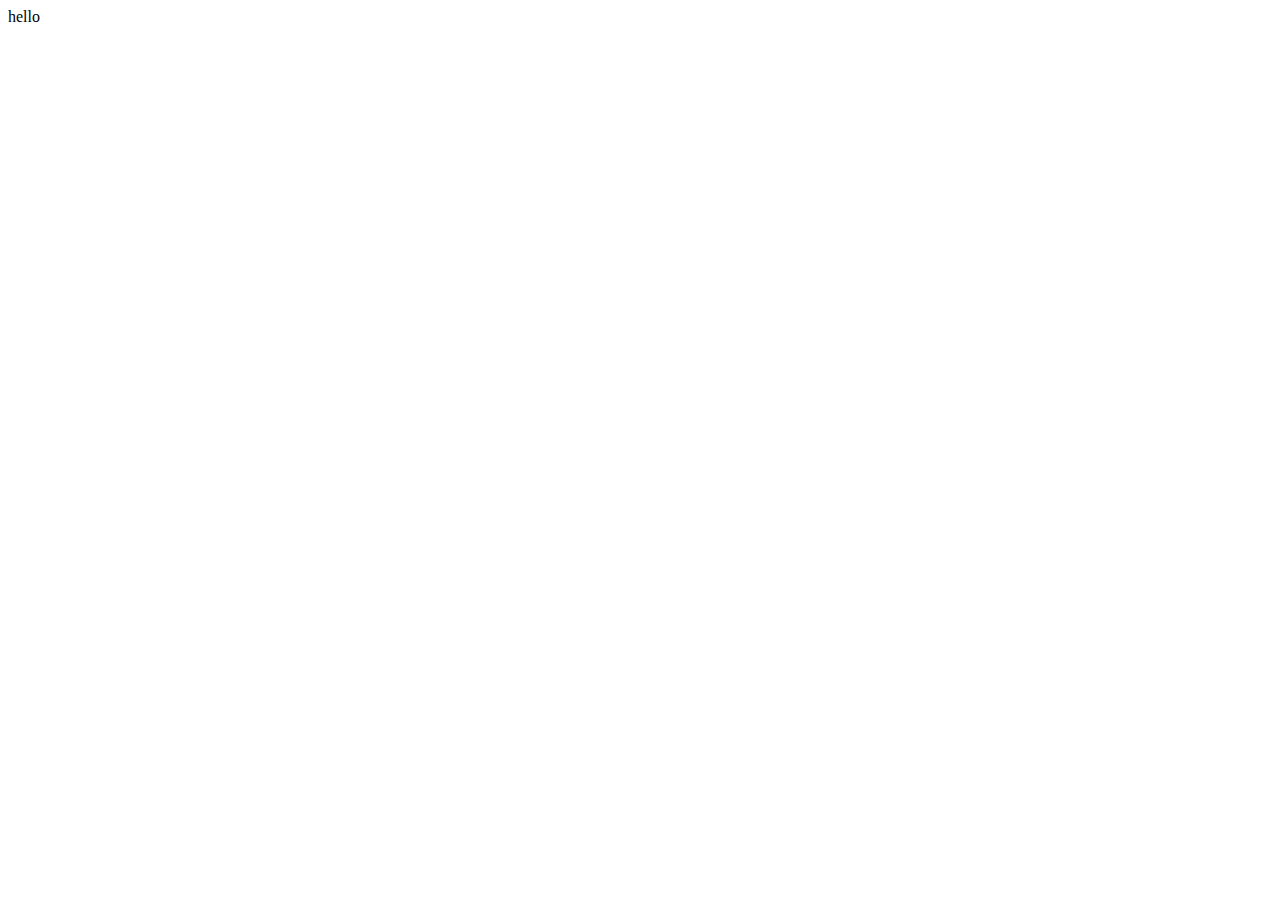
==== un_project/index.html @ de38d753 "project description" ====
<!DOCTYPE html>
<html lang="en">
<head>
    <meta charset="UTF-8">
    <meta name="viewport" content="width=device-width, initial-scale=1.0">
    <meta http-equiv="X-UA-Compatible" content="ie=edge">
    <title>UN SD Africa</title>
    <link rel="stylesheet" href="style.css" type="text/css" />
    <script src="https://d3js.org/d3.v5.min.js"></script>
</head>
<body onresize='window.location.reload(true)'>
    hello
<script type="text/javascript" src="sketch.js"></script>
</body>
</html>
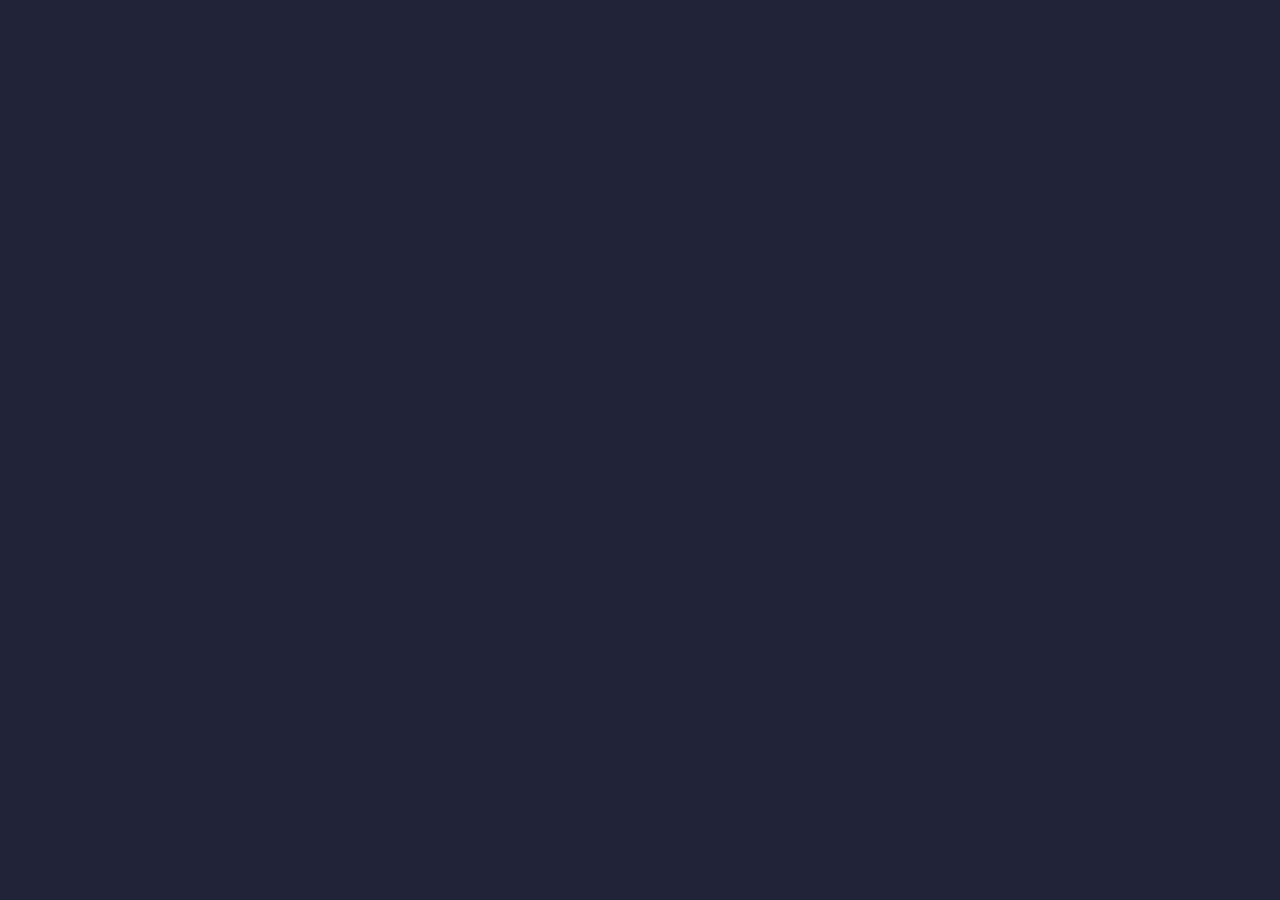
==== commit 3fb907b5: "select tool" ====
--- a/un_project/index.html
+++ b/un_project/index.html
@@ -9,7 +9,10 @@
     <script src="https://d3js.org/d3.v5.min.js"></script>
 </head>
 <body onresize='window.location.reload(true)'>
-    hello
+    
+    <div id ='y2010'></div>
+    <div id ='y2015'></div>
+    
 <script type="text/javascript" src="sketch.js"></script>
 </body>
 </html>--- a/un_project/style.css
+++ b/un_project/style.css
@@ -0,0 +1,25 @@
+
+body {
+  margin: 0;
+  padding: 0;
+  background-color: #212338;
+}
+
+  select {
+    width: 95%;
+    height: 115px;
+    border-radius: 5px;
+    border: 1px solid #F3E8E2;
+    display: flex;
+    position: fixed;
+    background-color:#212338;
+    margin-top: 20px;
+    margin-left: 20px;
+    color: #F3E8E2;
+    font-size: 80px;
+}
+
+select:focus {
+    outline:none;
+}
+
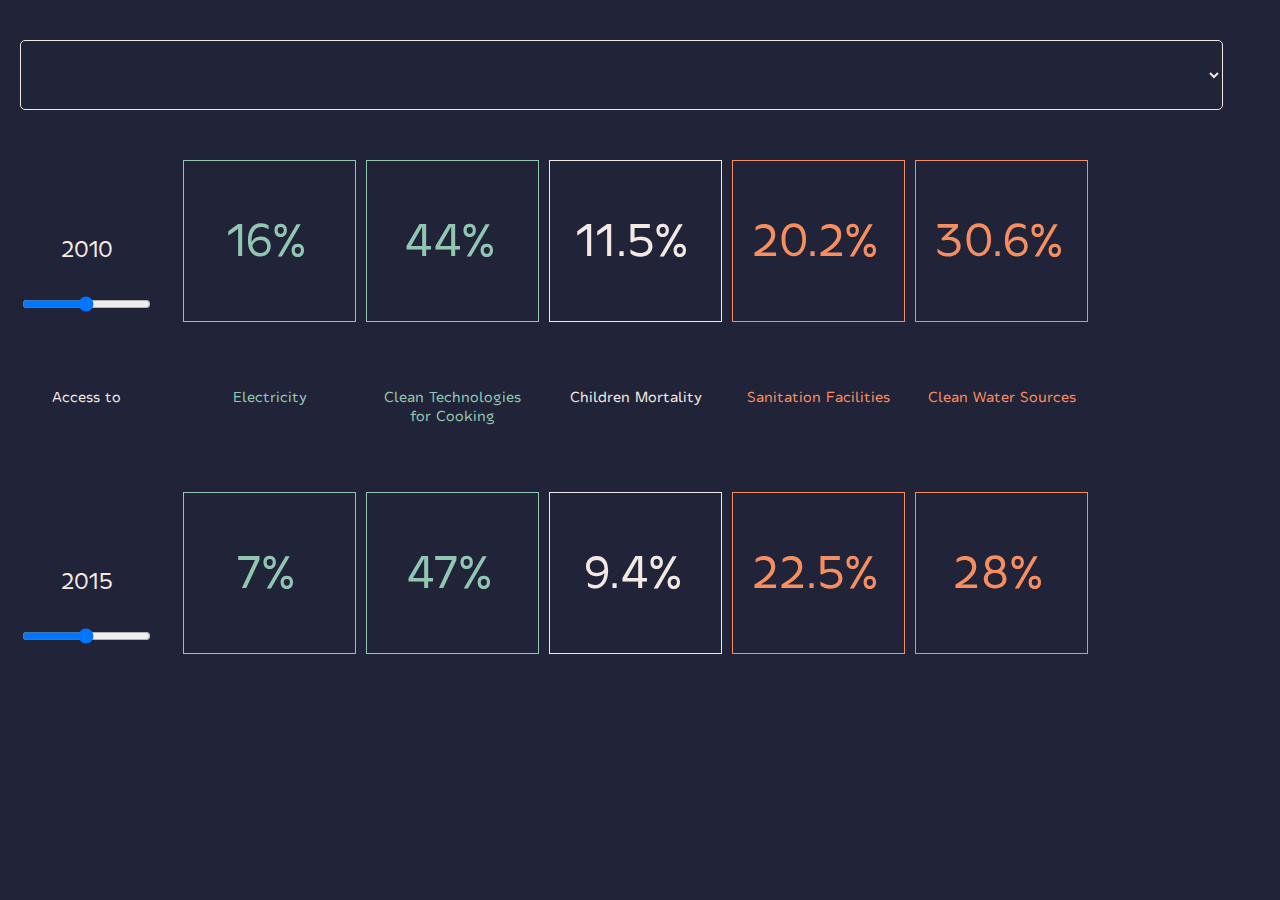
==== commit 395a3054: "improved layout" ====
--- a/un_project/index.html
+++ b/un_project/index.html
@@ -7,12 +7,78 @@
     <title>UN SD Africa</title>
     <link rel="stylesheet" href="style.css" type="text/css" />
     <script src="https://d3js.org/d3.v5.min.js"></script>
+    <script src="libraries/jquery.min.js"></script>
+    <script src="libraries/bootstrap.min.js"></script>
+    <script src="libraries/jquery-ui.min.js"></script>
 </head>
 <body onresize='window.location.reload(true)'>
-    
-    <div id ='y2010'></div>
-    <div id ='y2015'></div>
-    
+    <select name="select"></select>
+    <div id="wrapper1">
+        <div id="y2010">
+            <p>2010</p>
+            <div class="slidecontainer">
+              <input type="range" min="1" max="100" value="50">
+            </div>    
+        </div>
+        <div class="yearCell energy">
+            <p>16%</p>
+        </div>
+        <div class="yearCell energy">
+            <p>44%</p>
+        </div>
+        <div class="yearCell children">
+            <p>11.5%</p>
+        </div>
+        <div class="yearCell sanitary">
+            <p>20.2%</p>
+        </div>
+        <div class="yearCell sanitary">
+            <p>30.6%</p>
+        </div>
+    </div> 
+    <div id="wrapper2">
+        <div>
+            <p id="access">Access to</p>
+        </div>
+        <div class="label energyp">
+            <p>Electricity</p>
+        </div>
+        <div class="label energyp">
+            <p>Clean Technologies<br>for Cooking</p>
+        </div>
+        <div class="label childrenp">
+            <p>Children Mortality</p>
+        </div>
+        <div class="label sanitaryp">
+            <p>Sanitation Facilities</p>
+        </div>
+        <div class="label sanitaryp">
+            <p>Clean Water Sources</p>
+        </div>
+    </div>    
+    <div id="wrapper3">
+        <div id="y2015">
+            <p>2015</p>
+             <div class="slidecontainer">
+                <input type="range" min="1" max="100" value="50">
+            </div> 
+        </div>
+        <div class="yearCell energy">
+            <p>7%</p>
+        </div>
+        <div class="yearCell energy">
+            <p>47%</p>
+        </div>
+        <div class="yearCell children">
+            <p>9.4%</p>
+        </div>
+        <div class="yearCell sanitary">
+            <p>22.5%</p>
+        </div>
+        <div class="yearCell sanitary">
+            <p>28%</p>
+        </div>
+    </div>    
 <script type="text/javascript" src="sketch.js"></script>
 </body>
 </html>--- a/un_project/style.css
+++ b/un_project/style.css
@@ -1,25 +1,98 @@
+
+
+@font-face {
+font-family: "Garcia";
+src: url("./Fonts/Garcia-master/GARCIA-Regular.otf") format("opentype");
+font-weight: normal;
+font-style: normal;
+}
+
 
 body {
   margin: 0;
   padding: 0;
   background-color: #212338;
+  font-family: "Garcia";
 }
 
-  select {
-    width: 95%;
-    height: 115px;
-    border-radius: 5px;
-    border: 1px solid #F3E8E2;
-    display: flex;
-    position: fixed;
-    background-color:#212338;
-    margin-top: 20px;
-    margin-left: 20px;
-    color: #F3E8E2;
-    font-size: 80px;
+
+select {
+  width: 94%;
+  height: 70px;
+  border-radius: 5px;
+  border: 1px solid #F3E8E2;
+  background-color:#212338;
+  margin-top: 40px;
+  margin-left: 20px;
+  color: #F3E8E2;
+  font-size: 50px;
+  text-align: center;
+  text-align-last: center;
+  text-indent: 50px;
 }
 
-select:focus {
-    outline:none;
+select.inpSelect {
+  display: none; 
 }
 
+
+select:focus {
+  outline:none;
+}
+
+
+#y2010, #y2015 {
+  font-size: 25px;
+  margin-top: 50px;
+  color:#F3E8E2;
+}
+
+
+#wrapper1, #wrapper2, #wrapper3 {
+  margin-top: 50px;
+	width: 95%;
+	display: grid;
+  grid-gap: 10px;
+	grid-template-columns: repeat(6, 173px);
+	font-size: 50px;
+	text-align: center;
+
+}
+
+#wrapper2 {
+  color: #F3E8E2;
+  font-size: 16px;
+}
+
+
+.energy {
+  border: 1px solid #91C7B1;
+  color: #91C7B1;
+}
+
+.sanitary {
+  border: 1px solid #F68E5F;
+  color: #F68E5F;
+}
+
+.children {
+  border: 1px solid #F3E8E2;
+    color: #F3E8E2;
+}
+
+.energyp {
+  color: #91C7B1;
+}
+
+.sanitaryp {
+  color: #F68E5F;
+}
+
+.childrenp {
+  color: #F3E8E2;
+}
+
+
+ 
+
+
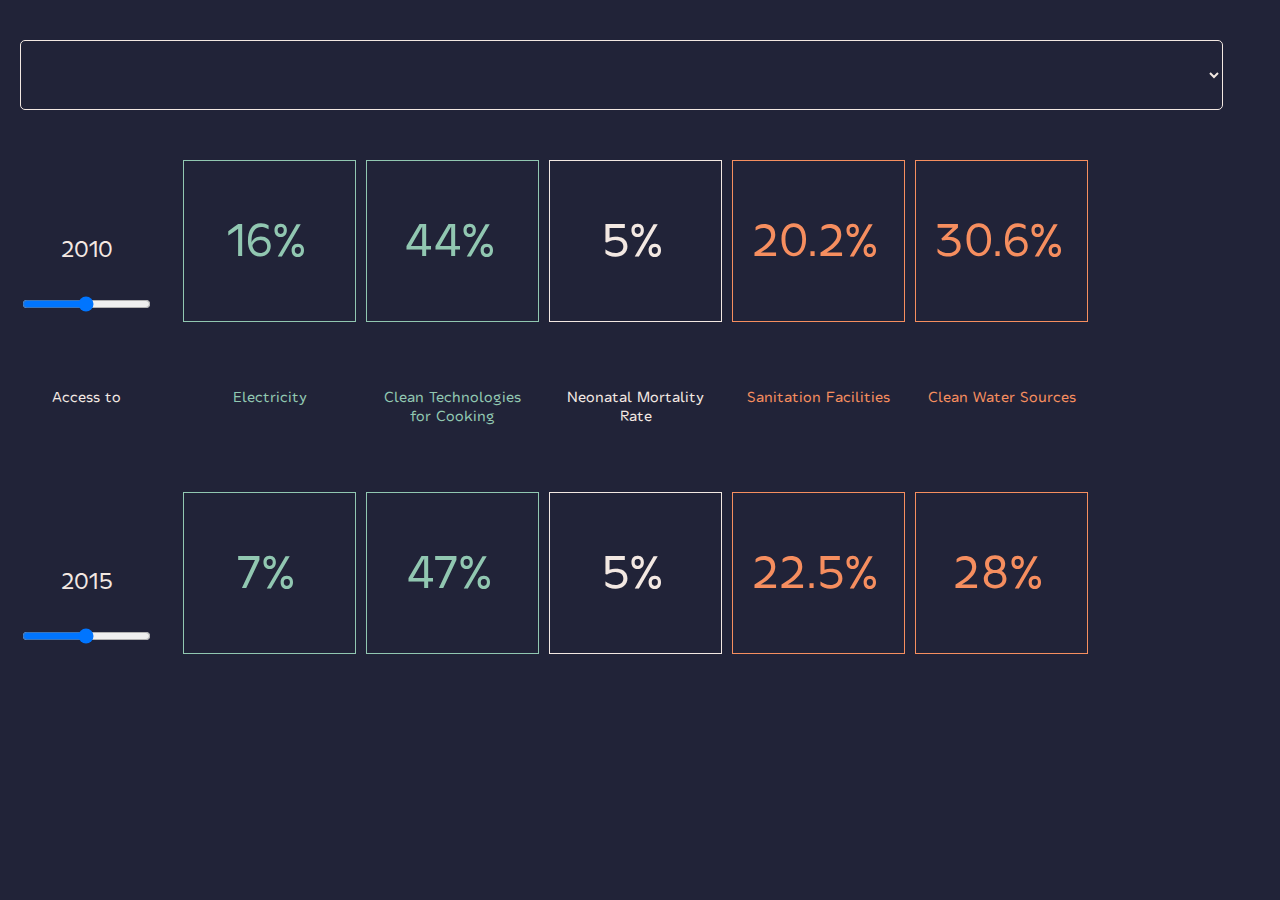
==== commit 5abece99: "improved layout" ====
--- a/un_project/index.html
+++ b/un_project/index.html
@@ -27,7 +27,7 @@
             <p>44%</p>
         </div>
         <div class="yearCell children">
-            <p>11.5%</p>
+            <p>5%</p>
         </div>
         <div class="yearCell sanitary">
             <p>20.2%</p>
@@ -47,7 +47,7 @@
             <p>Clean Technologies<br>for Cooking</p>
         </div>
         <div class="label childrenp">
-            <p>Children Mortality</p>
+            <p>Neonatal Mortality Rate</p>
         </div>
         <div class="label sanitaryp">
             <p>Sanitation Facilities</p>
@@ -70,7 +70,7 @@
             <p>47%</p>
         </div>
         <div class="yearCell children">
-            <p>9.4%</p>
+            <p>5%</p>
         </div>
         <div class="yearCell sanitary">
             <p>22.5%</p>
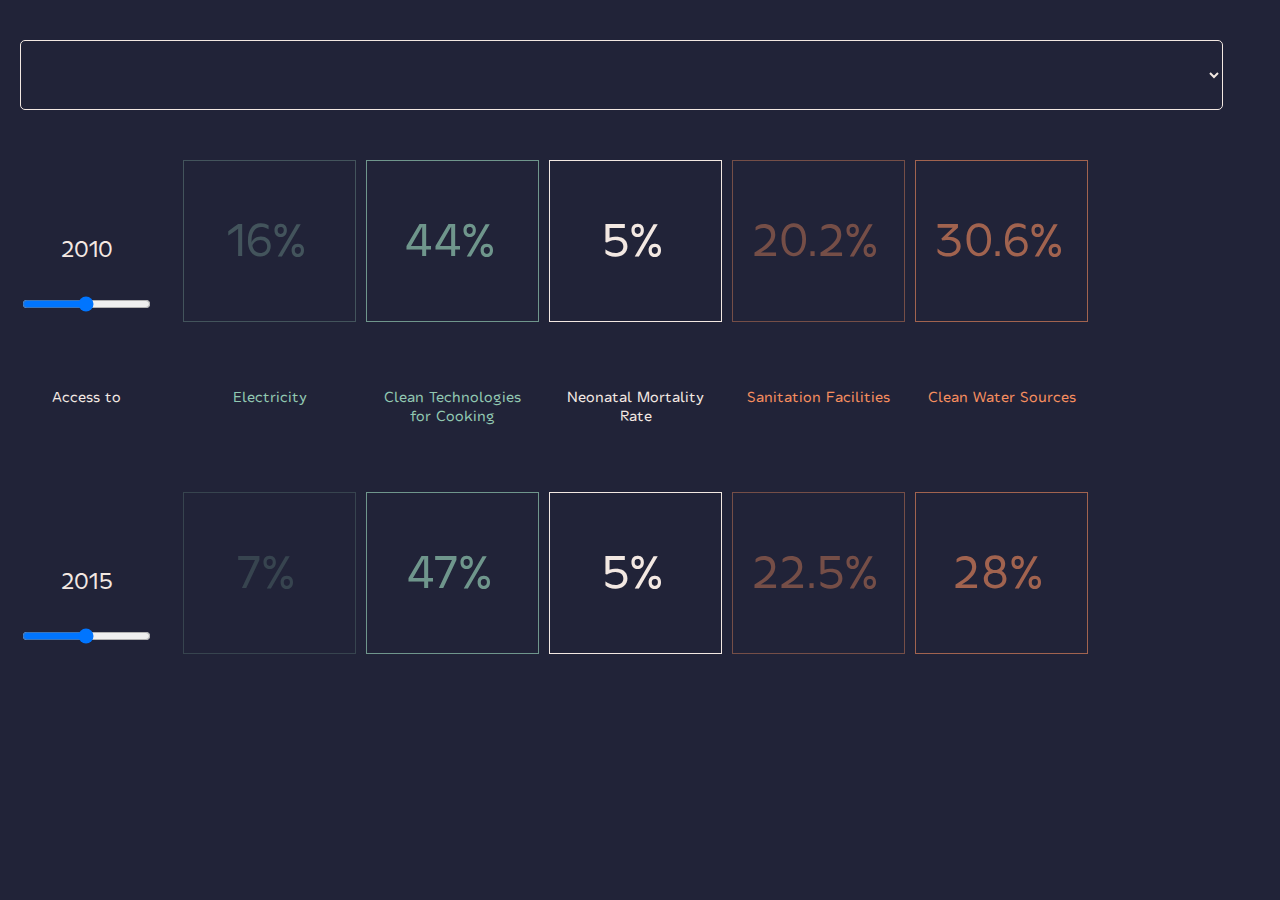
==== commit fbc50c79: "improved layout" ====
--- a/un_project/index.html
+++ b/un_project/index.html
@@ -20,20 +20,20 @@
               <input type="range" min="1" max="100" value="50">
             </div>    
         </div>
-        <div class="yearCell energy">
-            <p>16%</p>
+        <div class="yearCell" id="energy1">
+            <p id="example1">16%</p>
         </div>
-        <div class="yearCell energy">
-            <p>44%</p>
+        <div class="yearCell" id="energy3">
+            <p id="example3">44%</p>
         </div>
         <div class="yearCell children">
             <p>5%</p>
         </div>
-        <div class="yearCell sanitary">
-            <p>20.2%</p>
+        <div class="yearCell" id="sanitary2">
+            <p id="example6">20.2%</p>
         </div>
-        <div class="yearCell sanitary">
-            <p>30.6%</p>
+        <div class="yearCell" id="sanitary3">
+            <p id="example7">30.6%</p>
         </div>
     </div> 
     <div id="wrapper2">
@@ -63,20 +63,20 @@
                 <input type="range" min="1" max="100" value="50">
             </div> 
         </div>
-        <div class="yearCell energy">
-            <p>7%</p>
+        <div class="yearCell" id="energy2">
+            <p id="example2">7%</p>
         </div>
-        <div class="yearCell energy">
-            <p>47%</p>
+        <div class="yearCell" id="energy4">
+            <p id="example4">47%</p>
         </div>
         <div class="yearCell children">
             <p>5%</p>
         </div>
-        <div class="yearCell sanitary">
-            <p>22.5%</p>
+        <div class="yearCell" id="sanitary1">
+            <p id="example5">22.5%</p>
         </div>
-        <div class="yearCell sanitary">
-            <p>28%</p>
+        <div class="yearCell" id="sanitary4">
+            <p id="example8">28%</p>
         </div>
     </div>    
 <script type="text/javascript" src="sketch.js"></script>
--- a/un_project/style.css
+++ b/un_project/style.css
@@ -92,7 +92,69 @@
   color: #F3E8E2;
 }
 
+#example1 {
+  color: rgba(145,199,177, 0.3);
+}
 
+#energy1 {
+  border: 1px solid rgba(145,199,177, 0.3);
+
+}
+
+#example2 {
+    color: rgba(145,199,177, 0.2);
+}
+
+#energy2 {
+    border: 1px solid rgba(145,199,177, 0.2);
+}
+
+#energy3 {
+  border: 1px solid rgba(145,199,177, 0.7);
+}
+
+#example3 {
+  color: rgba(145,199,177, 0.7);
+}
  
 
+#energy4 {
+  border: 1px solid rgba(145,199,177, 0.7);
+}
 
+#example4 {
+  color: rgba(145,199,177, 0.7);
+}
+
+#sanitary1 {
+  border: 1px solid rgba(246,142,95, 0.4);
+}
+
+#example5 {
+  color: rgba(246,142,95, 0.4);
+}
+
+#sanitary2 {
+  border: 1px solid rgba(246,142,95, 0.4);
+}
+
+#example6 {
+  color: rgba(246,142,95, 0.4);
+}
+
+#sanitary3 {
+  border: 1px solid rgba(246,142,95, 0.6);
+}
+
+#example7 {
+  color:rgba(246,142,95, 0.6);;
+}
+
+#sanitary4 {
+  border: 1px solid rgba(246,142,95, 0.6);
+}
+
+#example8 {
+  color:rgba(246,142,95, 0.6);;
+}
+
